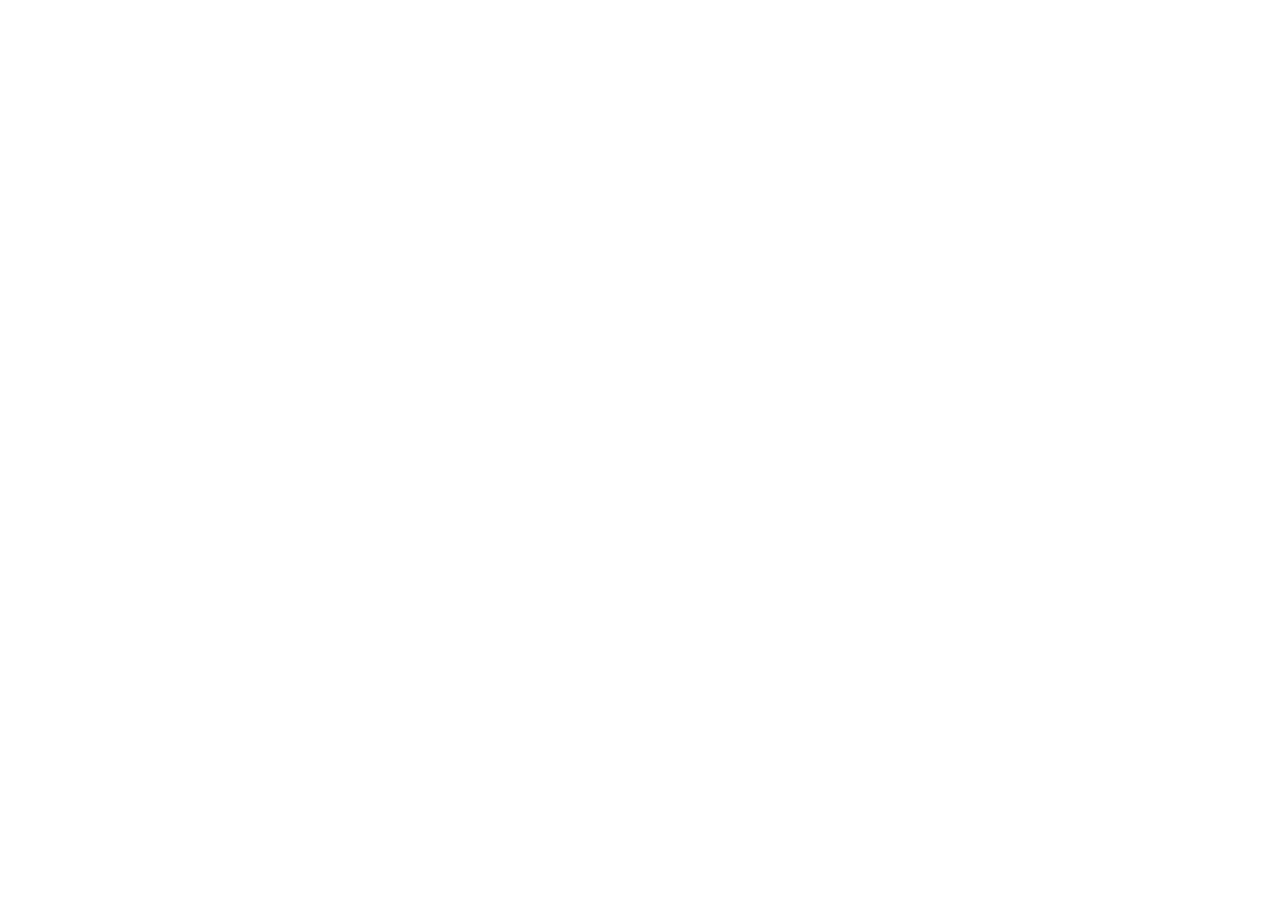
==== index.html @ e649d64f "Add files via upload" ====
<!doctype html>
<html lang="en">
  <head>
    <meta charset="UTF-8" />
    <meta
      name="viewport"
      content="width=device-width, initial-scale=1, viewport-fit=cover, maximum-scale=1, user-scalable=no"
    />
    <meta name="theme-color" content="#71c9ed" />
    <title>Skybound Volley</title>
    <script type="module" crossorigin src="/assets/index-VTB7-61c.js"></script>
    <link rel="stylesheet" crossorigin href="/assets/index-F8PJ2JZU.css">
  </head>
  <body>
    <main id="app">
      <section id="game-shell" aria-label="Skybound Volley arcade game">
        <div id="pixi-container"></div>
        <div id="game-input" aria-label="Aim and fire area"></div>
        <div id="game-ui">
          <div id="hud" aria-live="polite"></div>
          <div id="speed-control" aria-label="Simulation speed"></div>
          <nav id="powerups" aria-label="Powerups"></nav>
        </div>
      </section>
    </main>
  </body>
</html>
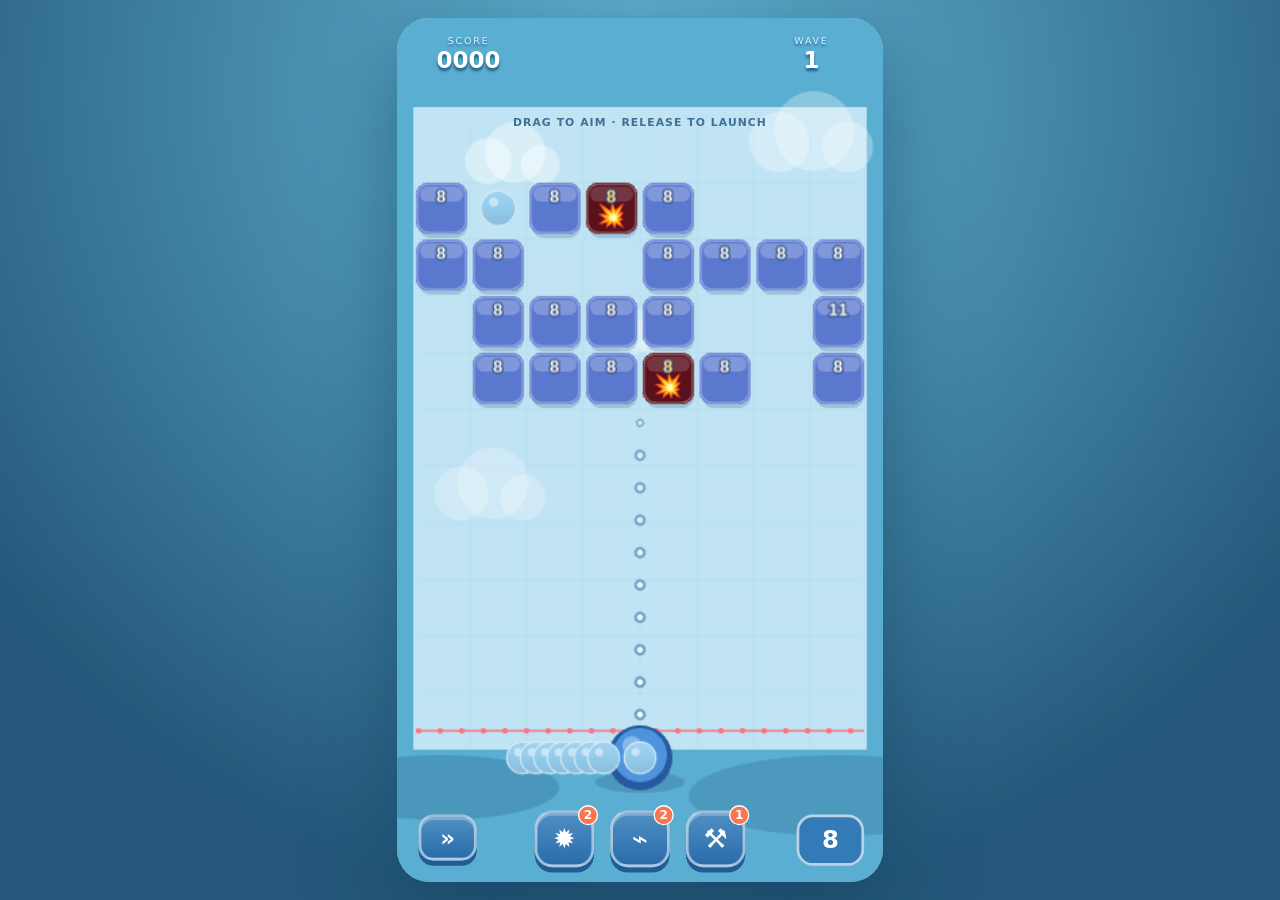
==== commit 7764f87e: "Add files via upload" ====
--- a/index.html
+++ b/index.html
@@ -8,8 +8,8 @@
     />
     <meta name="theme-color" content="#71c9ed" />
     <title>Skybound Volley</title>
-    <script type="module" crossorigin src="/assets/index-VTB7-61c.js"></script>
-    <link rel="stylesheet" crossorigin href="/assets/index-F8PJ2JZU.css">
+    <script type="module" crossorigin src="/assets/index-D7ICGQCD.js"></script>
+    <link rel="stylesheet" crossorigin href="/assets/index-BmJ0-YUB.css">
   </head>
   <body>
     <main id="app">
--- a/assets/index-BmJ0-YUB.css
+++ b/assets/index-BmJ0-YUB.css
@@ -0,0 +1 @@
+:root{font-family:Arial Rounded MT Bold,ui-rounded,system-ui,sans-serif;color:#fff;background:#245779}*{box-sizing:border-box;-webkit-tap-highlight-color:transparent}html,body,#app{margin:0;min-height:100%;height:100%;overflow:hidden}body{overscroll-behavior:none;touch-action:none;background:radial-gradient(circle at 50% 10%,#63b6d5,#245779 80%)}#app{display:grid;place-items:center;padding:env(safe-area-inset-top) env(safe-area-inset-right) env(safe-area-inset-bottom) env(safe-area-inset-left)}#game-shell{--game-scale: 1;position:relative;width:360px;height:640px;overflow:hidden;border-radius:min(5vw,24px);box-shadow:0 22px 60px #103f5f8c,inset 0 0 0 2px #ffffff85;transform:scale(var(--game-scale));transform-origin:center center;-webkit-user-select:none;user-select:none;touch-action:none;isolation:isolate}#pixi-container,#pixi-container canvas{position:absolute;top:0;right:0;bottom:0;left:0;width:100%;height:100%}#pixi-container{z-index:0;pointer-events:none}#pixi-container canvas{z-index:0}#game-input{position:absolute;top:0;right:0;bottom:0;left:0;z-index:2;touch-action:none}#game-ui{position:absolute;top:0;right:0;bottom:0;left:0;z-index:10;pointer-events:none}#hud,#powerups,#speed-control{position:absolute;top:0;right:0;bottom:0;left:0;pointer-events:none}#hud{z-index:1}.hud-top{position:absolute;top:13px;left:19px;right:19px;display:flex;justify-content:space-between;text-align:center;text-shadow:0 2px 2px #1e5d83}.hud-top div{min-width:68px}.hud-top small{display:block;font-size:7px;letter-spacing:1.3px;color:#d8f7ff}.hud-top strong{display:block;font-size:17px;line-height:21px}.chain-indicator{position:absolute;right:14px;bottom:12px;z-index:6;display:grid;width:50px;height:38px;place-items:center;border:2px solid #ffffffa8;border-radius:12px;background:#327bb6}.chain-indicator strong{font-size:18px;line-height:1}.game-message{position:absolute;top:73px;width:100%;text-align:center;font-size:8px;letter-spacing:.8px;color:#3e7194;font-weight:800}.game-over{position:absolute;top:0;right:0;bottom:0;left:0;display:grid;align-content:center;justify-items:center;gap:8px;background:#173e66a8;text-align:center}.game-over[hidden]{display:none}.game-over strong{font-size:26px;letter-spacing:2px;text-shadow:0 3px 0 #123554}.game-over span{color:#d9f5ff;font-size:9px;font-weight:800;letter-spacing:1.6px}.score-summary{display:flex;gap:25px;margin-top:4px}.score-summary div{display:grid;gap:2px;min-width:66px}.score-summary small{color:#ccefff;font-size:7px;font-weight:800;letter-spacing:1px}.score-summary b{font-size:18px;line-height:20px;text-shadow:0 2px 0 #123554}.game-over button{pointer-events:auto;margin-top:8px;padding:10px 18px;border:2px solid #ffffff9c;border-radius:12px;background:linear-gradient(#66b6e4,#2d78b4);box-shadow:0 4px #1e5b8e,inset 0 1px #fff6;color:#fff;font:inherit;font-size:11px;font-weight:800;letter-spacing:1px}.game-over button:active{transform:translateY(3px);box-shadow:0 1px #1e5b8e,inset 0 1px #fff6}#powerups{inset:auto 0 11px;z-index:2;display:flex;justify-content:center;gap:12px;pointer-events:auto}#speed-control{inset:auto auto 16px 16px;z-index:4;pointer-events:auto;touch-action:manipulation}.speed-control{width:43px;height:34px;border:2px solid #ffffff8c;border-radius:11px;background:linear-gradient(#518fc3,#286caa);box-shadow:0 4px #215c94,inset 0 2px #fff4;color:#fff;font:inherit;font-weight:800;line-height:1;padding:0}.speed-control span{display:block;font-size:17px;line-height:1}.speed-control b{display:block;font-size:8px}.speed-control.active{background:linear-gradient(#ffc95a,#e98040);box-shadow:0 4px #b85a32,0 0 12px #fff1ad}.powerup{width:44px;height:42px;border:2px solid #ffffff8c;border-radius:13px;background:linear-gradient(#518fc3,#286caa);color:#fff;box-shadow:0 4px #215c94,inset 0 2px #fff4;font:inherit;position:relative;padding:0}.powerup span{font-size:20px;line-height:36px}.powerup b{position:absolute;right:-5px;top:-6px;min-width:15px;height:15px;border-radius:9px;background:#fb754e;border:1px solid #fff;font-size:9px;line-height:13px}.powerup.selected{background:linear-gradient(#ffc95a,#e98040);transform:translateY(-2px);box-shadow:0 6px #b85a32,0 0 13px #fff1ad}.powerup:disabled{opacity:.42}@media(max-width:380px){#game-shell{border-radius:0}}
